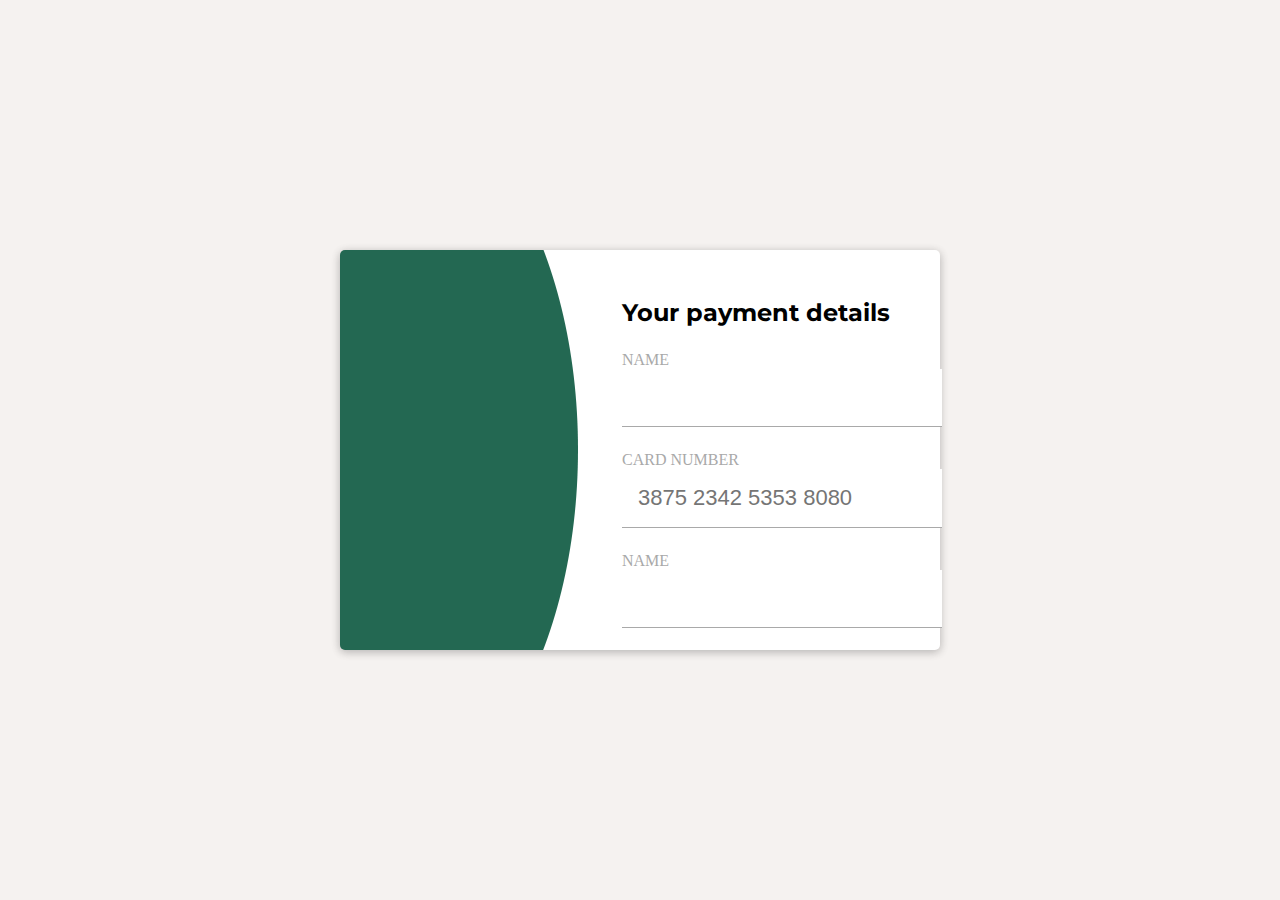
==== 002-checkout/index.html @ 7c5d77ad "checkout layout" ====
<!DOCTYPE html>
<html>
<head>
	<meta charset="utf-8" />
	<meta http-equiv="X-UA-Compatible" content="IE=edge">
	<title>002</title>
	<meta name="viewport" content="width=device-width, initial-scale=1">
	<link rel="stylesheet" type="text/css" media="screen" href="main.css" />
</head>
<body>

	<div class="container">

			<div class="payment">

				<h1>Your payment details</h1>

				<div class="form-group">
					<label>Name</label>
					<input type="text">
				</div>

				<div class="form-group">
						<label>Card Number</label>
						<input type="text" placeholder="3875 2342 5353 8080">
				</div>

				<div class="form-group">
						<label>Name</label>
						<input type="text">
				</div>


			</div>


	</div>
	
</body>
</html>
---- 002-checkout/main.css ----
@import url('https://fonts.googleapis.com/css?family=Montserrat:400,600,800');

html, body {
	height: 100%;
	min-height: 100%;
	margin: 0;
	padding: 0;
	display: flex;
	justify-content: center;
	align-items: center;
	background-color: #f5f2f0;
}

.container {
	width: 600px;
	height: 400px;
	box-shadow: 0 2px 10px 0 rgba(0,0,0,.16), 0 2px 10px 0 rgba(0,0,0,.12);
	background: url('bg.png');
	background-color: white;
	position: relative;
	display:flex;
	flex-direction: row;
	justify-content: flex-end;
	border-radius: 5px;
}

.payment {
	width: 350px;
	box-sizing: border-box;
	padding: 2rem;
	height: 100%;
}

.form-group {
	margin-top: 1.5rem;
}

h1 {
	font-family: Montserrat;
	font-size: 1.5rem;
}

label {
	text-transform: uppercase;
	color: darkgrey;
}

input {
	border: none;
	color: #414351;
	font-size: 22px;
	border-radius: 0;
	font-family: sans-serif;
	line-height: 1.15;
	display: inline-block;
	border-bottom: 1px solid darkgrey;
	padding: 1rem;
}
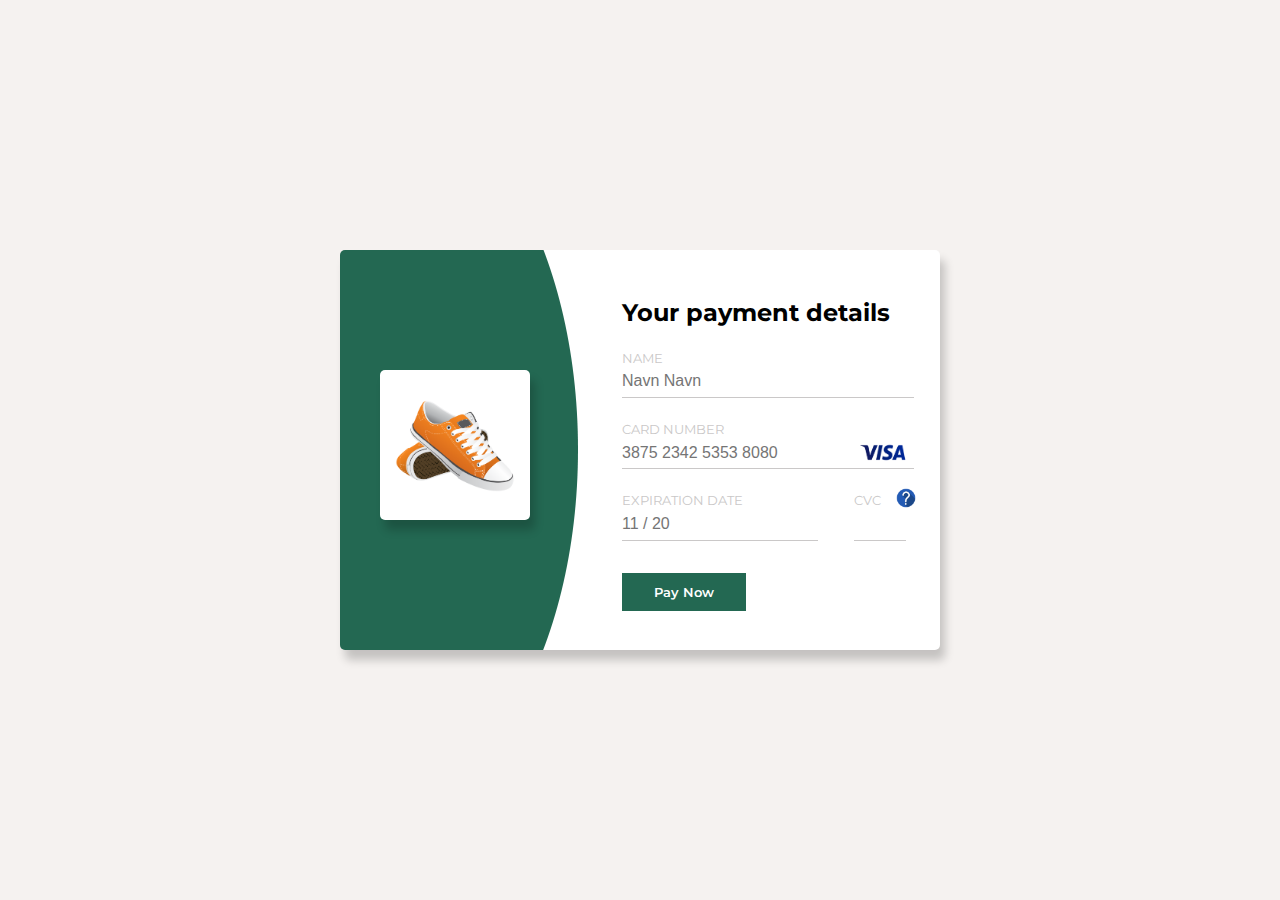
==== commit 8b5044ed: "002 done" ====
--- a/002-checkout/index.html
+++ b/002-checkout/index.html
@@ -6,10 +6,20 @@
 	<title>002</title>
 	<meta name="viewport" content="width=device-width, initial-scale=1">
 	<link rel="stylesheet" type="text/css" media="screen" href="main.css" />
+	<link rel="stylesheet" href="https://use.fontawesome.com/releases/v5.4.2/css/all.css" integrity="sha384-/rXc/GQVaYpyDdyxK+ecHPVYJSN9bmVFBvjA/9eOB+pb3F2w2N6fc5qB9Ew5yIns" crossorigin="anonymous">
 </head>
 <body>
 
+
 	<div class="container">
+			<i class="fas fa-long-arrow-alt-left"></i>
+
+
+		<div class="cart-item">
+			<div class="img-wrapper">
+					<img class="product-img" src="product.png" alt="">
+			</div>
+		</div>
 
 			<div class="payment">
 
@@ -17,18 +27,27 @@
 
 				<div class="form-group">
 					<label>Name</label>
-					<input type="text">
+					<input type="text" placeholder="Navn Navn">
 				</div>
 
 				<div class="form-group">
 						<label>Card Number</label>
 						<input type="text" placeholder="3875 2342 5353 8080">
+						<img class="visa-icon" src="visa.png" alt="">
 				</div>
 
-				<div class="form-group">
-						<label>Name</label>
-						<input type="text">
+				<div class="form-group form-inline">
+						<label>Expiration date</label>
+						<input class="input-110" type="text" placeholder="11 / 20">
 				</div>
+
+				<div class="form-group form-inline pull-right">
+					<label>CVC</label>
+					<input class="input-45" type="text" placeholder="">
+					<img class="question-icon" src="questionmark.png" alt="">
+				</div>
+
+				<button>Pay Now</button>
 
 
 			</div>
--- a/002-checkout/main.css
+++ b/002-checkout/main.css
@@ -1,4 +1,5 @@
 @import url('https://fonts.googleapis.com/css?family=Montserrat:400,600,800');
+@import url('https://fonts.googleapis.com/css?family=Roboto:400,500,700');
 
 html, body {
 	height: 100%;
@@ -14,7 +15,7 @@
 .container {
 	width: 600px;
 	height: 400px;
-	box-shadow: 0 2px 10px 0 rgba(0,0,0,.16), 0 2px 10px 0 rgba(0,0,0,.12);
+	box-shadow: 5px 10px 10px 0 rgba(0,0,0,.2);
 	background: url('bg.png');
 	background-color: white;
 	position: relative;
@@ -22,6 +23,28 @@
 	flex-direction: row;
 	justify-content: flex-end;
 	border-radius: 5px;
+}
+
+.cart-item {
+	width: 150px;
+	height: 150px;
+	background-color: white;
+	position: absolute;
+	box-shadow: 5px 10px 10px 0 rgba(0,0,0,.2);
+	border-radius: 5px;
+	left: 40px;
+	top: 30%;
+}
+
+.img-wrapper {
+	position: relative;
+}
+
+.product-img {
+	max-width: 80%;
+	margin-left: 10%;
+	margin-top: 20%;
+
 }
 
 .payment {
@@ -33,6 +56,11 @@
 
 .form-group {
 	margin-top: 1.5rem;
+	position: relative;
+}
+
+.form-inline {
+	display: inline-block;
 }
 
 h1 {
@@ -42,17 +70,76 @@
 
 label {
 	text-transform: uppercase;
-	color: darkgrey;
+	color: rgb(202, 200, 200);
+	font-size: .8rem;
+	display: block;
+	font-family: Montserrat;
+
 }
 
 input {
+	font-family: Roboto;
+	display: block;
+	font-weight: 500;
 	border: none;
-	color: #414351;
-	font-size: 22px;
+	color: #1d1d20;
+	font-size: 1rem;
 	border-radius: 0;
 	font-family: sans-serif;
 	line-height: 1.15;
 	display: inline-block;
-	border-bottom: 1px solid darkgrey;
-	padding: 1rem;
+	border-bottom: 1px solid rgb(202, 200, 200);
+	padding: .4rem;
+	padding-left: 0;
+	width: 100%;
+}
+
+input:focus {
+	outline-offset: 0;
+	outline: none;
+}
+
+.pull-right {
+	margin-left: 2rem;
+}
+
+.input-45 {
+	width: 45px;
+}
+
+.input-110 {
+	width: 190px;
+}
+
+button {
+	margin-top: 2rem;
+	border: none;
+	padding: .7rem 2rem;
+	color: white;
+	background-color: #236852;
+	font-family: Montserrat;
+	font-weight: 600;
+}
+
+.visa-icon {
+	max-width: 50px;
+	position: absolute;
+	right: 0;
+	top: 20px;
+}
+
+.question-icon {
+	max-width: 20px;
+	position: absolute;
+	right: -10px;
+	top: -5px;
+}
+
+.fas {
+	color: white;
+	font-size: 26px;
+	align-self: flex-start;
+	position: absolute;
+	left: 20px;
+	top: 10px;
 }